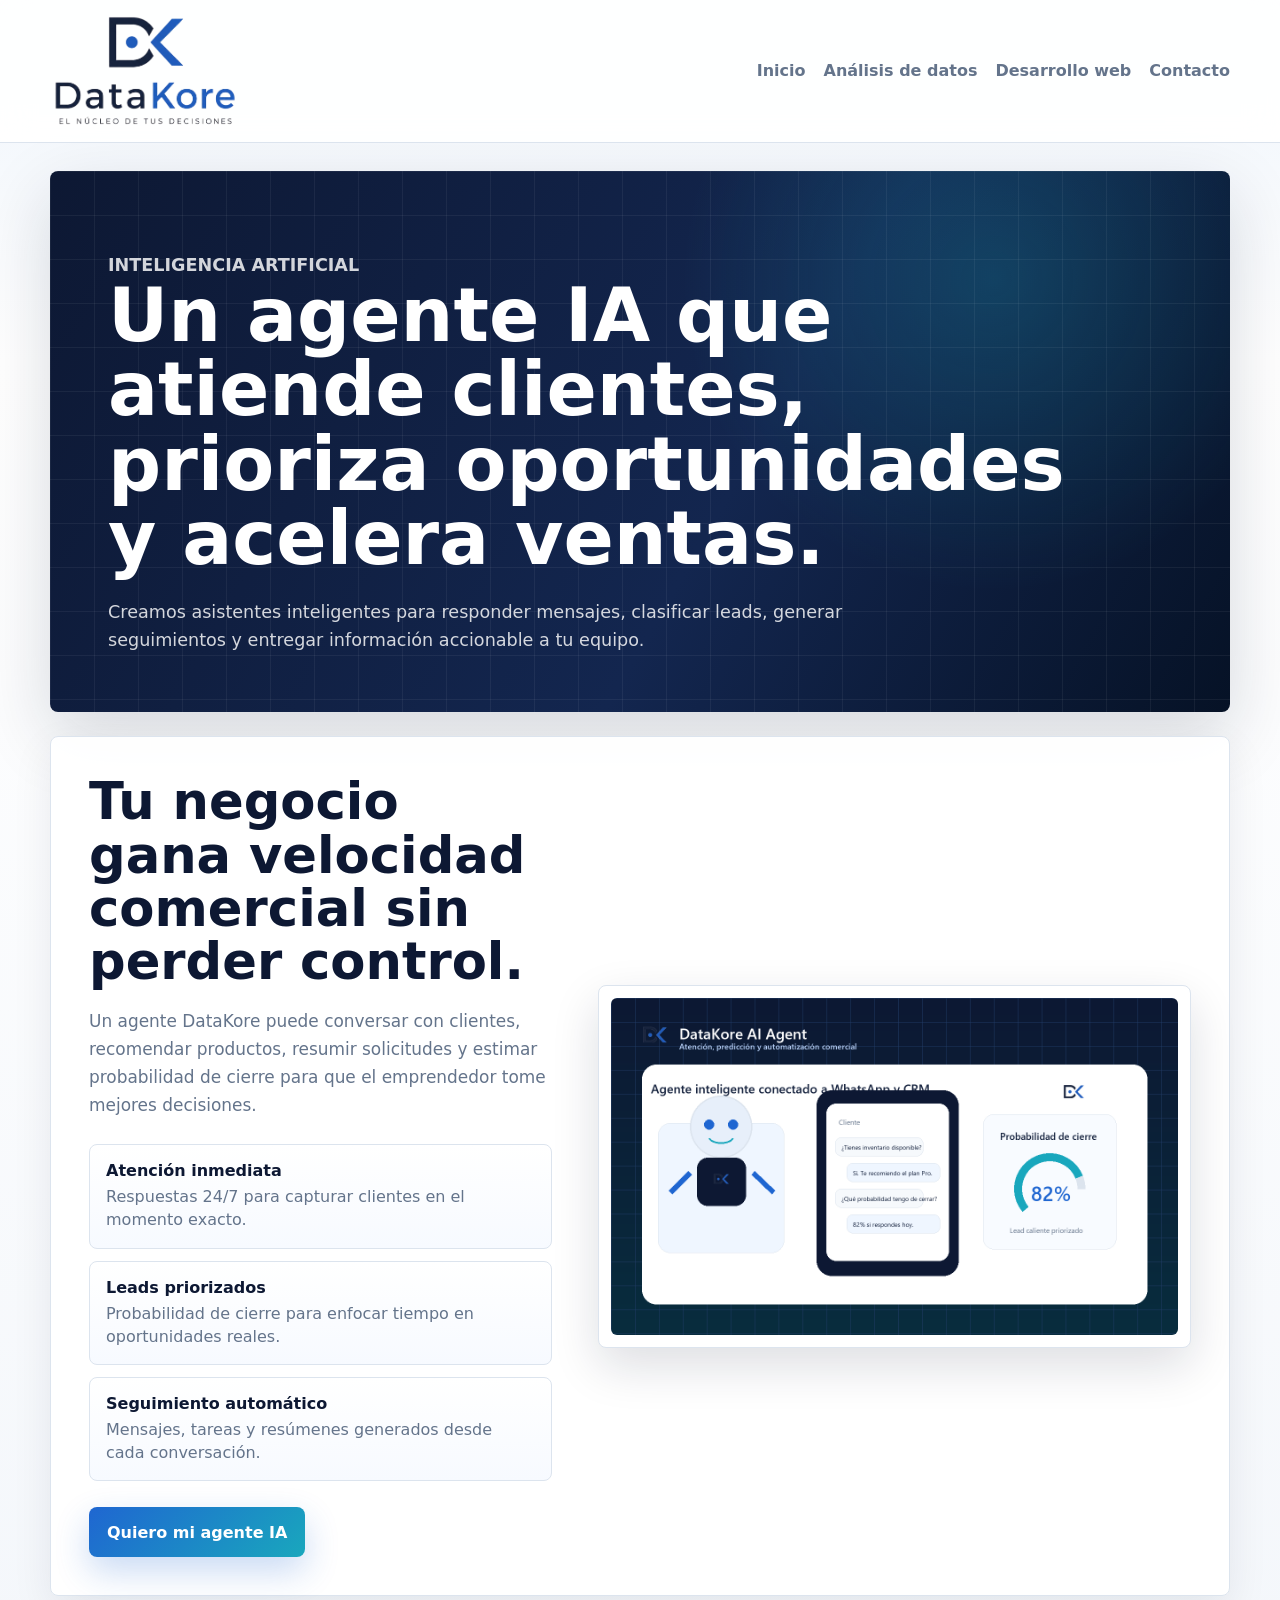
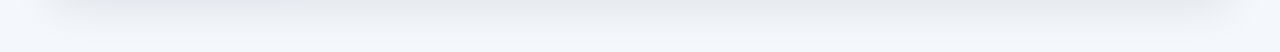
==== ai-agent.html @ e3029bd8 "Ajustes en pagina inicio y paginas servicios" ====
<!DOCTYPE html>
<html lang="es">
  <head>
    <meta charset="UTF-8" />
    <meta name="viewport" content="width=device-width, initial-scale=1.0" />
    <title>DataKore | Agente de inteligencia artificial</title>
    <link rel="icon" href="favicon.ico" sizes="any" />
    <link rel="icon" type="image/png" href="favicon.png" />
    <link rel="stylesheet" href="service-page.css" />
  </head>
  <body>
    <header class="page-header">
      <a class="brand" href="index.html"><img src="datakore-logo-transparent.png" alt="DataKore" /></a>
      <nav>
        <a href="index.html">Inicio</a>
        <a href="data-analysis.html">Análisis de datos</a>
        <a href="web-development.html">Desarrollo web</a>
        <a href="index.html#contacto">Contacto</a>
      </nav>
    </header>
    <main class="service-page">
      <section class="service-hero">
        <p class="eyebrow">Inteligencia artificial</p>
        <h1>Un agente IA que atiende clientes, prioriza oportunidades y acelera ventas.</h1>
        <p>
          Creamos asistentes inteligentes para responder mensajes, clasificar leads,
          generar seguimientos y entregar información accionable a tu equipo.
        </p>
      </section>
      <section class="service-content">
        <div class="copy">
          <h2>Tu negocio gana velocidad comercial sin perder control.</h2>
          <p>
            Un agente DataKore puede conversar con clientes, recomendar productos, resumir
            solicitudes y estimar probabilidad de cierre para que el emprendedor tome mejores decisiones.
          </p>
          <div class="gain-grid">
            <article><strong>Atención inmediata</strong><span>Respuestas 24/7 para capturar clientes en el momento exacto.</span></article>
            <article><strong>Leads priorizados</strong><span>Probabilidad de cierre para enfocar tiempo en oportunidades reales.</span></article>
            <article><strong>Seguimiento automático</strong><span>Mensajes, tareas y resúmenes generados desde cada conversación.</span></article>
          </div>
          <a class="cta" href="index.html#contacto">Quiero mi agente IA</a>
        </div>
        <div class="image-frame">
          <img src="service-ai-agent.png" alt="Robot DataKore respondiendo un celular con análisis de probabilidad de cierre" />
        </div>
      </section>
    </main>
  </body>
</html>
---- service-page.css ----
:root {
  --navy: #0d1833;
  --blue: #1f66d1;
  --cyan: #19a7bd;
  --ink: #14213d;
  --muted: #64748b;
  --line: #dce4ee;
  --soft: #f4f7fb;
  --surface: #ffffff;
  --shadow: 0 24px 70px rgba(13, 24, 51, 0.16);
}

* {
  box-sizing: border-box;
}

body {
  margin: 0;
  color: var(--ink);
  background: linear-gradient(180deg, #eef4fb 0, #ffffff 360px, #f4f7fb 100%);
  font-family: Inter, "Segoe UI", system-ui, -apple-system, BlinkMacSystemFont, sans-serif;
}

a {
  color: inherit;
  text-decoration: none;
}

img {
  display: block;
  max-width: 100%;
}

.page-header {
  min-height: 112px;
  padding: 12px max(18px, calc((100% - 1180px) / 2));
  display: flex;
  align-items: center;
  justify-content: space-between;
  gap: 24px;
  background: rgba(255, 255, 255, 0.92);
  border-bottom: 1px solid var(--line);
  backdrop-filter: blur(16px);
  position: sticky;
  top: 0;
  z-index: 10;
}

.brand img {
  width: 190px;
}

.page-header nav {
  display: flex;
  flex-wrap: wrap;
  justify-content: flex-end;
  gap: 18px;
  color: var(--muted);
  font-weight: 850;
}

.page-header nav a:hover,
.page-header nav a:focus-visible {
  color: var(--blue);
}

.service-page {
  width: min(1180px, calc(100% - 32px));
  margin: 28px auto 56px;
}

.service-hero {
  padding: clamp(30px, 5vw, 58px);
  border-radius: 8px;
  color: #ffffff;
  background:
    linear-gradient(90deg, rgba(255, 255, 255, 0.055) 1px, transparent 1px),
    linear-gradient(180deg, rgba(255, 255, 255, 0.055) 1px, transparent 1px),
    radial-gradient(circle at 80% 20%, rgba(25, 167, 189, 0.24), transparent 30%),
    linear-gradient(120deg, #0d1833, #13264f 58%, #061226);
  background-size: 44px 44px, 44px 44px, auto, auto;
  box-shadow: var(--shadow);
}

.eyebrow {
  margin: 0 0 12px;
  color: #8dc2ff;
  font-size: 0.78rem;
  font-weight: 900;
  text-transform: uppercase;
}

.service-hero h1 {
  max-width: 980px;
  margin: 0;
  font-size: clamp(2.3rem, 5.8vw, 5rem);
  line-height: 1;
  letter-spacing: 0;
}

.service-hero p {
  max-width: 760px;
  margin: 22px 0 0;
  color: rgba(255, 255, 255, 0.82);
  font-size: 1.1rem;
  line-height: 1.6;
}

.service-content {
  margin-top: 24px;
  padding: clamp(22px, 4vw, 38px);
  display: grid;
  grid-template-columns: minmax(0, 0.78fr) minmax(440px, 1fr);
  gap: clamp(24px, 4vw, 46px);
  align-items: center;
  border: 1px solid var(--line);
  border-radius: 8px;
  background: rgba(255, 255, 255, 0.96);
  box-shadow: 0 14px 40px rgba(13, 24, 51, 0.08);
}

.copy h2 {
  margin: 0;
  color: var(--navy);
  font-size: clamp(2rem, 4vw, 3.3rem);
  line-height: 1.04;
}

.copy > p {
  margin: 20px 0 0;
  color: var(--muted);
  font-size: 1.06rem;
  line-height: 1.65;
}

.gain-grid {
  margin-top: 24px;
  display: grid;
  gap: 12px;
}

.gain-grid article {
  padding: 16px;
  border: 1px solid var(--line);
  border-radius: 8px;
  background: linear-gradient(180deg, #ffffff, #f7faff);
}

.gain-grid strong,
.gain-grid span {
  display: block;
}

.gain-grid strong {
  color: var(--navy);
}

.gain-grid span {
  margin-top: 5px;
  color: var(--muted);
  line-height: 1.45;
}

.cta {
  min-height: 50px;
  margin-top: 26px;
  display: inline-flex;
  align-items: center;
  justify-content: center;
  padding: 12px 18px;
  border-radius: 8px;
  color: #ffffff;
  background: linear-gradient(135deg, var(--blue), var(--cyan));
  font-weight: 900;
  box-shadow: 0 14px 34px rgba(31, 102, 209, 0.24);
}

.image-frame {
  min-width: 0;
  padding: 12px;
  border: 1px solid var(--line);
  border-radius: 8px;
  background: #ffffff;
  box-shadow: 0 18px 48px rgba(13, 24, 51, 0.14);
}

.image-frame img {
  width: 100%;
  border-radius: 6px;
  aspect-ratio: 1280 / 760;
  object-fit: cover;
}

@media (max-width: 980px) {
  .service-content {
    grid-template-columns: 1fr;
  }
}

@media (max-width: 620px) {
  .page-header {
    align-items: flex-start;
    flex-direction: column;
  }

  .brand img {
    width: 168px;
  }

  .service-page {
    width: min(100% - 24px, 1180px);
  }

  .cta {
    width: 100%;
    text-align: center;
  }
}
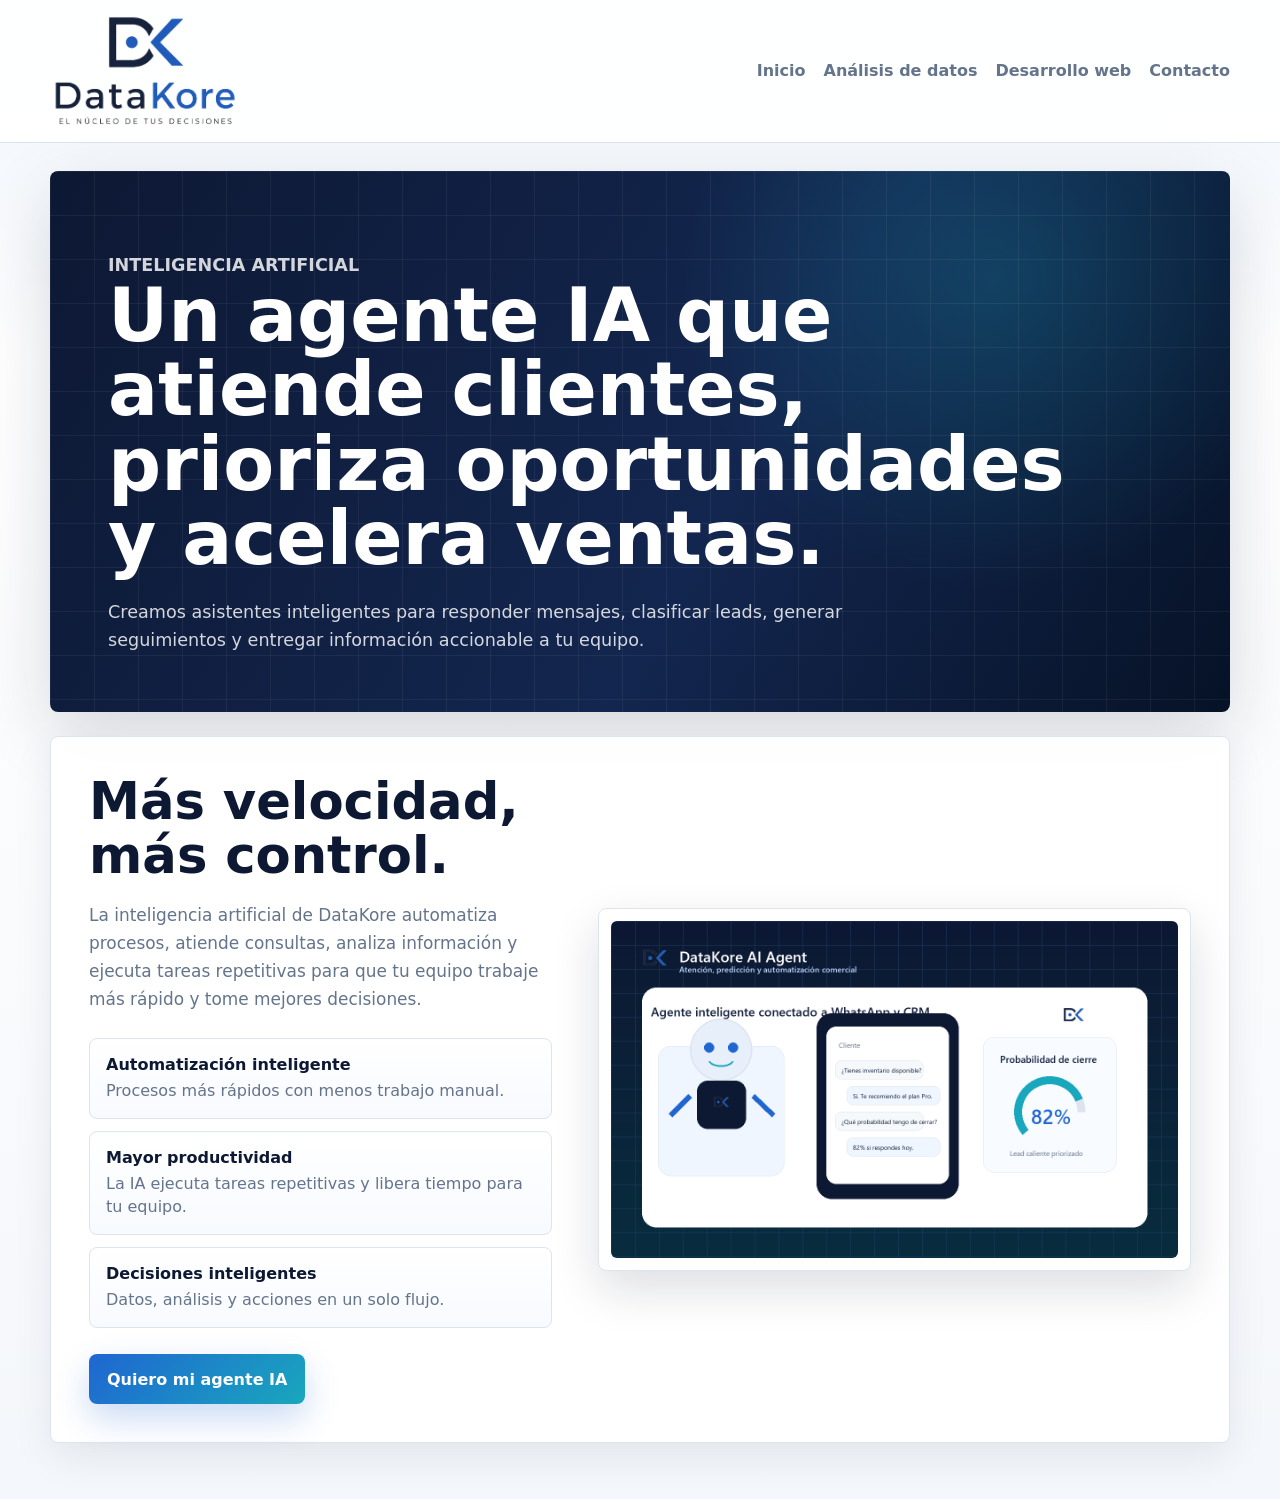
==== commit 34b38841: "Mejoras en el texto que ve el usuario" ====
--- a/ai-agent.html
+++ b/ai-agent.html
@@ -29,15 +29,15 @@
       </section>
       <section class="service-content">
         <div class="copy">
-          <h2>Tu negocio gana velocidad comercial sin perder control.</h2>
+          <h2>Más velocidad, más control.</h2>
           <p>
-            Un agente DataKore puede conversar con clientes, recomendar productos, resumir
-            solicitudes y estimar probabilidad de cierre para que el emprendedor tome mejores decisiones.
+            La inteligencia artificial de DataKore automatiza procesos, atiende consultas, 
+            analiza información y ejecuta tareas repetitivas para que tu equipo trabaje más rápido y tome mejores decisiones.
           </p>
           <div class="gain-grid">
-            <article><strong>Atención inmediata</strong><span>Respuestas 24/7 para capturar clientes en el momento exacto.</span></article>
-            <article><strong>Leads priorizados</strong><span>Probabilidad de cierre para enfocar tiempo en oportunidades reales.</span></article>
-            <article><strong>Seguimiento automático</strong><span>Mensajes, tareas y resúmenes generados desde cada conversación.</span></article>
+            <article><strong>Automatización inteligente</strong><span>Procesos más rápidos con menos trabajo manual.</span></article>
+            <article><strong>Mayor productividad</strong><span>La IA ejecuta tareas repetitivas y libera tiempo para tu equipo.</span></article>
+            <article><strong>Decisiones inteligentes</strong><span>Datos, análisis y acciones en un solo flujo.</span></article>
           </div>
           <a class="cta" href="index.html#contacto">Quiero mi agente IA</a>
         </div>
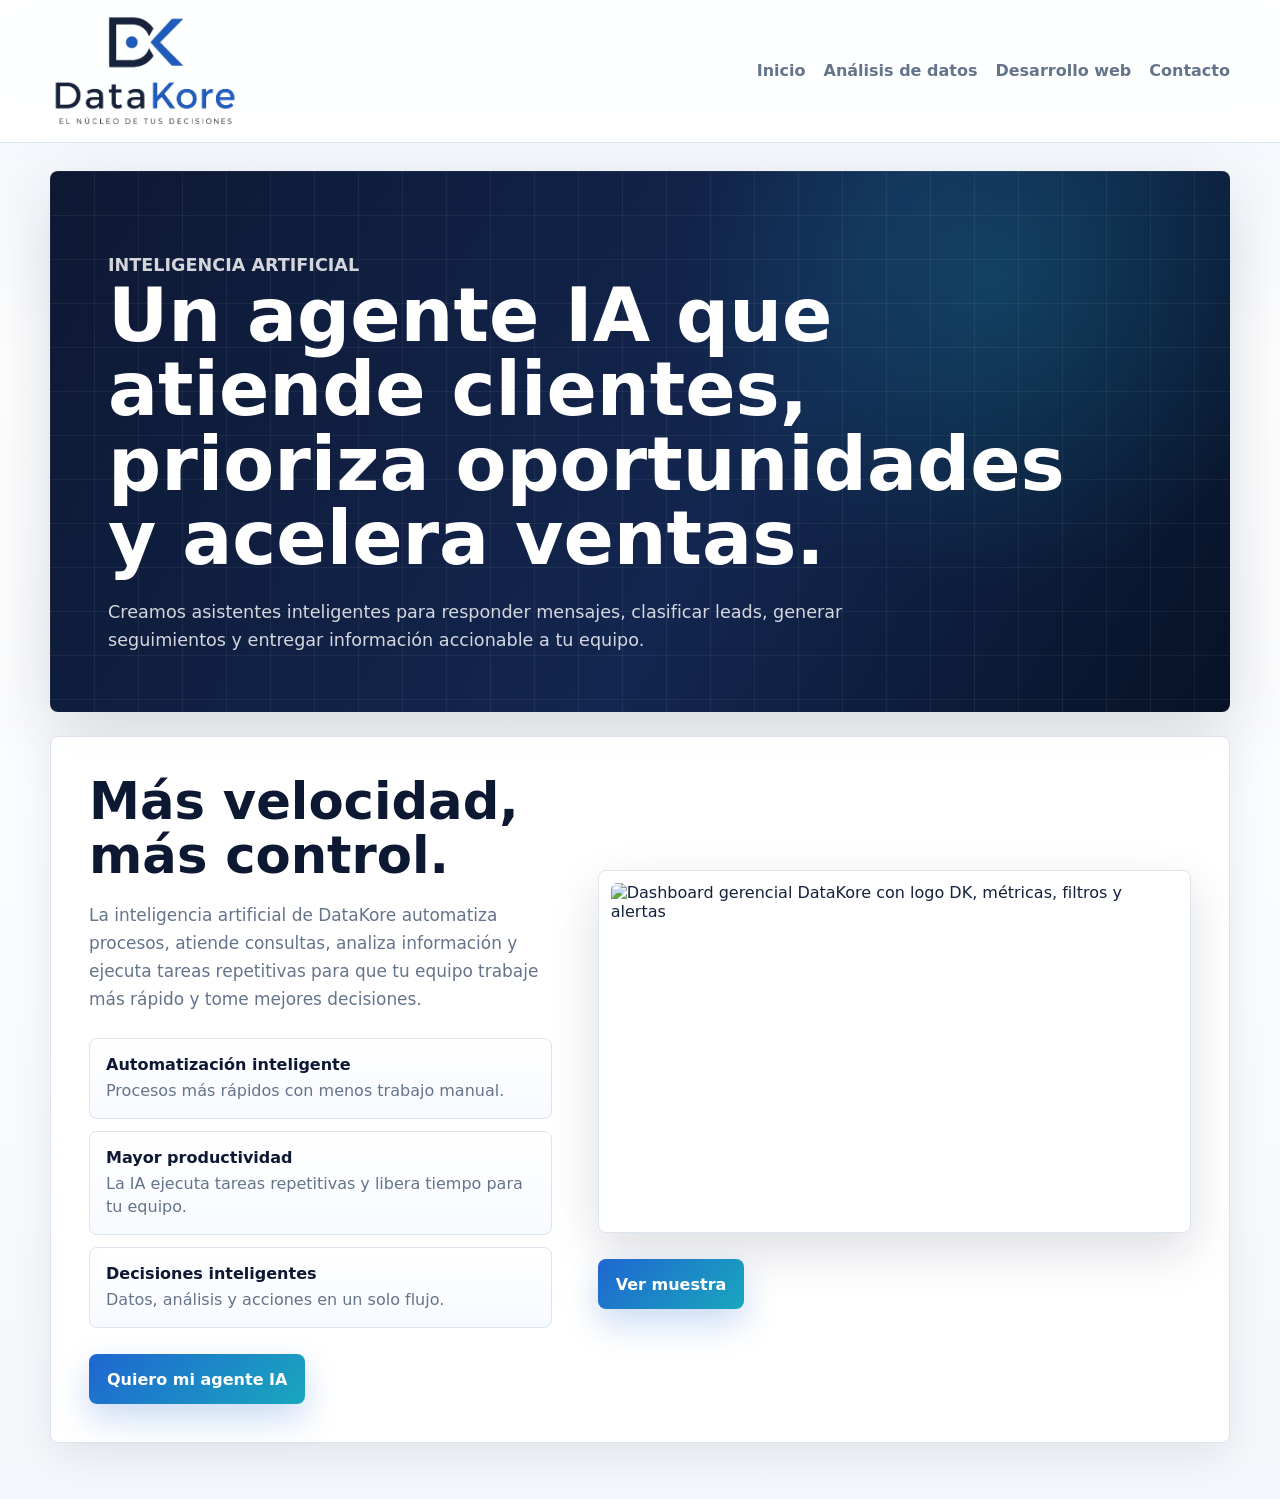
==== commit 6090a763: "Mejoras visuales" ====
--- a/ai-agent.html
+++ b/ai-agent.html
@@ -1,50 +1,68 @@
-<!DOCTYPE html>
-<html lang="es">
-  <head>
-    <meta charset="UTF-8" />
-    <meta name="viewport" content="width=device-width, initial-scale=1.0" />
-    <title>DataKore | Agente de inteligencia artificial</title>
-    <link rel="icon" href="favicon.ico" sizes="any" />
-    <link rel="icon" type="image/png" href="favicon.png" />
-    <link rel="stylesheet" href="service-page.css" />
-  </head>
-  <body>
-    <header class="page-header">
-      <a class="brand" href="index.html"><img src="datakore-logo-transparent.png" alt="DataKore" /></a>
-      <nav>
-        <a href="index.html">Inicio</a>
-        <a href="data-analysis.html">Análisis de datos</a>
-        <a href="web-development.html">Desarrollo web</a>
-        <a href="index.html#contacto">Contacto</a>
-      </nav>
-    </header>
-    <main class="service-page">
-      <section class="service-hero">
-        <p class="eyebrow">Inteligencia artificial</p>
-        <h1>Un agente IA que atiende clientes, prioriza oportunidades y acelera ventas.</h1>
-        <p>
-          Creamos asistentes inteligentes para responder mensajes, clasificar leads,
-          generar seguimientos y entregar información accionable a tu equipo.
-        </p>
-      </section>
-      <section class="service-content">
-        <div class="copy">
-          <h2>Más velocidad, más control.</h2>
-          <p>
-            La inteligencia artificial de DataKore automatiza procesos, atiende consultas, 
-            analiza información y ejecuta tareas repetitivas para que tu equipo trabaje más rápido y tome mejores decisiones.
-          </p>
-          <div class="gain-grid">
-            <article><strong>Automatización inteligente</strong><span>Procesos más rápidos con menos trabajo manual.</span></article>
-            <article><strong>Mayor productividad</strong><span>La IA ejecuta tareas repetitivas y libera tiempo para tu equipo.</span></article>
-            <article><strong>Decisiones inteligentes</strong><span>Datos, análisis y acciones en un solo flujo.</span></article>
-          </div>
-          <a class="cta" href="index.html#contacto">Quiero mi agente IA</a>
-        </div>
-        <div class="image-frame">
-          <img src="service-ai-agent.png" alt="Robot DataKore respondiendo un celular con análisis de probabilidad de cierre" />
-        </div>
-      </section>
-    </main>
-  </body>
-</html>
+<!DOCTYPE html>
+<html lang="es">
+  <head>
+    <meta charset="UTF-8" />
+    <meta name="viewport" content="width=device-width, initial-scale=1.0" />
+    <title>DataKore | Agente de inteligencia artificial</title>
+    <link rel="icon" href="favicon.ico" sizes="any" />
+    <link rel="icon" type="image/png" href="favicon.png" />
+    <link rel="stylesheet" href="service-page.css" />
+  </head>
+  <body>
+    <header class="page-header">
+      <a class="brand" href="index.html"><img src="datakore-logo-transparent.png" alt="DataKore" /></a>
+      <nav>
+        <a href="index.html">Inicio</a>
+        <a href="data-analysis.html">Análisis de datos</a>
+        <a href="web-development.html">Desarrollo web</a>
+        <a href="index.html#contacto">Contacto</a>
+      </nav>
+    </header>
+    <main class="service-page">
+      <section class="service-hero">
+        <p class="eyebrow">Inteligencia artificial</p>
+        <h1>Un agente IA que atiende clientes, prioriza oportunidades y acelera ventas.</h1>
+        <p>
+          Creamos asistentes inteligentes para responder mensajes, clasificar leads,
+          generar seguimientos y entregar información accionable a tu equipo.
+        </p>
+      </section>
+      <section class="service-content">
+        <div class="copy">
+          <h2>Más velocidad, más control.</h2>
+          <p>
+            La inteligencia artificial de DataKore automatiza procesos, atiende consultas, 
+            analiza información y ejecuta tareas repetitivas para que tu equipo trabaje más rápido y tome mejores decisiones.
+          </p>
+          <div class="gain-grid">
+            <article><strong>Automatización inteligente</strong><span>Procesos más rápidos con menos trabajo manual.</span></article>
+            <article><strong>Mayor productividad</strong><span>La IA ejecuta tareas repetitivas y libera tiempo para tu equipo.</span></article>
+            <article><strong>Decisiones inteligentes</strong><span>Datos, análisis y acciones en un solo flujo.</span></article>
+          </div>
+          <a class="cta" href="index.html#contacto">Quiero mi agente IA</a>
+        </div>
+        <div class="media-block">
+
+          <div class="image-frame">
+            <img
+              src="portada_ai.png"
+              alt="Dashboard gerencial DataKore con logo DK, métricas, filtros y alertas"
+            />
+          </div>
+
+          <div class="btn-muestra">
+            <a
+              class="cta image-cta"
+
+              target="_blank"
+              rel="noopener noreferrer"
+            >
+              Ver muestra
+            </a>
+          </div>
+
+        </div>
+      </section>
+    </main>
+  </body>
+</html>
--- a/service-page.css
+++ b/service-page.css
@@ -1,218 +1,218 @@
-:root {
-  --navy: #0d1833;
-  --blue: #1f66d1;
-  --cyan: #19a7bd;
-  --ink: #14213d;
-  --muted: #64748b;
-  --line: #dce4ee;
-  --soft: #f4f7fb;
-  --surface: #ffffff;
-  --shadow: 0 24px 70px rgba(13, 24, 51, 0.16);
-}
-
-* {
-  box-sizing: border-box;
-}
-
-body {
-  margin: 0;
-  color: var(--ink);
-  background: linear-gradient(180deg, #eef4fb 0, #ffffff 360px, #f4f7fb 100%);
-  font-family: Inter, "Segoe UI", system-ui, -apple-system, BlinkMacSystemFont, sans-serif;
-}
-
-a {
-  color: inherit;
-  text-decoration: none;
-}
-
-img {
-  display: block;
-  max-width: 100%;
-}
-
-.page-header {
-  min-height: 112px;
-  padding: 12px max(18px, calc((100% - 1180px) / 2));
-  display: flex;
-  align-items: center;
-  justify-content: space-between;
-  gap: 24px;
-  background: rgba(255, 255, 255, 0.92);
-  border-bottom: 1px solid var(--line);
-  backdrop-filter: blur(16px);
-  position: sticky;
-  top: 0;
-  z-index: 10;
-}
-
-.brand img {
-  width: 190px;
-}
-
-.page-header nav {
-  display: flex;
-  flex-wrap: wrap;
-  justify-content: flex-end;
-  gap: 18px;
-  color: var(--muted);
-  font-weight: 850;
-}
-
-.page-header nav a:hover,
-.page-header nav a:focus-visible {
-  color: var(--blue);
-}
-
-.service-page {
-  width: min(1180px, calc(100% - 32px));
-  margin: 28px auto 56px;
-}
-
-.service-hero {
-  padding: clamp(30px, 5vw, 58px);
-  border-radius: 8px;
-  color: #ffffff;
-  background:
-    linear-gradient(90deg, rgba(255, 255, 255, 0.055) 1px, transparent 1px),
-    linear-gradient(180deg, rgba(255, 255, 255, 0.055) 1px, transparent 1px),
-    radial-gradient(circle at 80% 20%, rgba(25, 167, 189, 0.24), transparent 30%),
-    linear-gradient(120deg, #0d1833, #13264f 58%, #061226);
-  background-size: 44px 44px, 44px 44px, auto, auto;
-  box-shadow: var(--shadow);
-}
-
-.eyebrow {
-  margin: 0 0 12px;
-  color: #8dc2ff;
-  font-size: 0.78rem;
-  font-weight: 900;
-  text-transform: uppercase;
-}
-
-.service-hero h1 {
-  max-width: 980px;
-  margin: 0;
-  font-size: clamp(2.3rem, 5.8vw, 5rem);
-  line-height: 1;
-  letter-spacing: 0;
-}
-
-.service-hero p {
-  max-width: 760px;
-  margin: 22px 0 0;
-  color: rgba(255, 255, 255, 0.82);
-  font-size: 1.1rem;
-  line-height: 1.6;
-}
-
-.service-content {
-  margin-top: 24px;
-  padding: clamp(22px, 4vw, 38px);
-  display: grid;
-  grid-template-columns: minmax(0, 0.78fr) minmax(440px, 1fr);
-  gap: clamp(24px, 4vw, 46px);
-  align-items: center;
-  border: 1px solid var(--line);
-  border-radius: 8px;
-  background: rgba(255, 255, 255, 0.96);
-  box-shadow: 0 14px 40px rgba(13, 24, 51, 0.08);
-}
-
-.copy h2 {
-  margin: 0;
-  color: var(--navy);
-  font-size: clamp(2rem, 4vw, 3.3rem);
-  line-height: 1.04;
-}
-
-.copy > p {
-  margin: 20px 0 0;
-  color: var(--muted);
-  font-size: 1.06rem;
-  line-height: 1.65;
-}
-
-.gain-grid {
-  margin-top: 24px;
-  display: grid;
-  gap: 12px;
-}
-
-.gain-grid article {
-  padding: 16px;
-  border: 1px solid var(--line);
-  border-radius: 8px;
-  background: linear-gradient(180deg, #ffffff, #f7faff);
-}
-
-.gain-grid strong,
-.gain-grid span {
-  display: block;
-}
-
-.gain-grid strong {
-  color: var(--navy);
-}
-
-.gain-grid span {
-  margin-top: 5px;
-  color: var(--muted);
-  line-height: 1.45;
-}
-
-.cta {
-  min-height: 50px;
-  margin-top: 26px;
-  display: inline-flex;
-  align-items: center;
-  justify-content: center;
-  padding: 12px 18px;
-  border-radius: 8px;
-  color: #ffffff;
-  background: linear-gradient(135deg, var(--blue), var(--cyan));
-  font-weight: 900;
-  box-shadow: 0 14px 34px rgba(31, 102, 209, 0.24);
-}
-
-.image-frame {
-  min-width: 0;
-  padding: 12px;
-  border: 1px solid var(--line);
-  border-radius: 8px;
-  background: #ffffff;
-  box-shadow: 0 18px 48px rgba(13, 24, 51, 0.14);
-}
-
-.image-frame img {
-  width: 100%;
-  border-radius: 6px;
-  aspect-ratio: 1280 / 760;
-  object-fit: cover;
-}
-
-@media (max-width: 980px) {
-  .service-content {
-    grid-template-columns: 1fr;
-  }
-}
-
-@media (max-width: 620px) {
-  .page-header {
-    align-items: flex-start;
-    flex-direction: column;
-  }
-
-  .brand img {
-    width: 168px;
-  }
-
-  .service-page {
-    width: min(100% - 24px, 1180px);
-  }
-
-  .cta {
-    width: 100%;
-    text-align: center;
-  }
-}
+:root {
+  --navy: #0d1833;
+  --blue: #1f66d1;
+  --cyan: #19a7bd;
+  --ink: #14213d;
+  --muted: #64748b;
+  --line: #dce4ee;
+  --soft: #f4f7fb;
+  --surface: #ffffff;
+  --shadow: 0 24px 70px rgba(13, 24, 51, 0.16);
+}
+
+* {
+  box-sizing: border-box;
+}
+
+body {
+  margin: 0;
+  color: var(--ink);
+  background: linear-gradient(180deg, #eef4fb 0, #ffffff 360px, #f4f7fb 100%);
+  font-family: Inter, "Segoe UI", system-ui, -apple-system, BlinkMacSystemFont, sans-serif;
+}
+
+a {
+  color: inherit;
+  text-decoration: none;
+}
+
+img {
+  display: block;
+  max-width: 100%;
+}
+
+.page-header {
+  min-height: 112px;
+  padding: 12px max(18px, calc((100% - 1180px) / 2));
+  display: flex;
+  align-items: center;
+  justify-content: space-between;
+  gap: 24px;
+  background: rgba(255, 255, 255, 0.92);
+  border-bottom: 1px solid var(--line);
+  backdrop-filter: blur(16px);
+  position: sticky;
+  top: 0;
+  z-index: 10;
+}
+
+.brand img {
+  width: 190px;
+}
+
+.page-header nav {
+  display: flex;
+  flex-wrap: wrap;
+  justify-content: flex-end;
+  gap: 18px;
+  color: var(--muted);
+  font-weight: 850;
+}
+
+.page-header nav a:hover,
+.page-header nav a:focus-visible {
+  color: var(--blue);
+}
+
+.service-page {
+  width: min(1180px, calc(100% - 32px));
+  margin: 28px auto 56px;
+}
+
+.service-hero {
+  padding: clamp(30px, 5vw, 58px);
+  border-radius: 8px;
+  color: #ffffff;
+  background:
+    linear-gradient(90deg, rgba(255, 255, 255, 0.055) 1px, transparent 1px),
+    linear-gradient(180deg, rgba(255, 255, 255, 0.055) 1px, transparent 1px),
+    radial-gradient(circle at 80% 20%, rgba(25, 167, 189, 0.24), transparent 30%),
+    linear-gradient(120deg, #0d1833, #13264f 58%, #061226);
+  background-size: 44px 44px, 44px 44px, auto, auto;
+  box-shadow: var(--shadow);
+}
+
+.eyebrow {
+  margin: 0 0 12px;
+  color: #8dc2ff;
+  font-size: 0.78rem;
+  font-weight: 900;
+  text-transform: uppercase;
+}
+
+.service-hero h1 {
+  max-width: 980px;
+  margin: 0;
+  font-size: clamp(2.3rem, 5.8vw, 5rem);
+  line-height: 1;
+  letter-spacing: 0;
+}
+
+.service-hero p {
+  max-width: 760px;
+  margin: 22px 0 0;
+  color: rgba(255, 255, 255, 0.82);
+  font-size: 1.1rem;
+  line-height: 1.6;
+}
+
+.service-content {
+  margin-top: 24px;
+  padding: clamp(22px, 4vw, 38px);
+  display: grid;
+  grid-template-columns: minmax(0, 0.78fr) minmax(440px, 1fr);
+  gap: clamp(24px, 4vw, 46px);
+  align-items: center;
+  border: 1px solid var(--line);
+  border-radius: 8px;
+  background: rgba(255, 255, 255, 0.96);
+  box-shadow: 0 14px 40px rgba(13, 24, 51, 0.08);
+}
+
+.copy h2 {
+  margin: 0;
+  color: var(--navy);
+  font-size: clamp(2rem, 4vw, 3.3rem);
+  line-height: 1.04;
+}
+
+.copy > p {
+  margin: 20px 0 0;
+  color: var(--muted);
+  font-size: 1.06rem;
+  line-height: 1.65;
+}
+
+.gain-grid {
+  margin-top: 24px;
+  display: grid;
+  gap: 12px;
+}
+
+.gain-grid article {
+  padding: 16px;
+  border: 1px solid var(--line);
+  border-radius: 8px;
+  background: linear-gradient(180deg, #ffffff, #f7faff);
+}
+
+.gain-grid strong,
+.gain-grid span {
+  display: block;
+}
+
+.gain-grid strong {
+  color: var(--navy);
+}
+
+.gain-grid span {
+  margin-top: 5px;
+  color: var(--muted);
+  line-height: 1.45;
+}
+
+.cta {
+  min-height: 50px;
+  margin-top: 26px;
+  display: inline-flex;
+  align-items: center;
+  justify-content: center;
+  padding: 12px 18px;
+  border-radius: 8px;
+  color: #ffffff;
+  background: linear-gradient(135deg, var(--blue), var(--cyan));
+  font-weight: 900;
+  box-shadow: 0 14px 34px rgba(31, 102, 209, 0.24);
+}
+
+.image-frame {
+  min-width: 0;
+  padding: 12px;
+  border: 1px solid var(--line);
+  border-radius: 8px;
+  background: #ffffff;
+  box-shadow: 0 18px 48px rgba(13, 24, 51, 0.14);
+}
+
+.image-frame img {
+  width: 100%;
+  border-radius: 6px;
+  aspect-ratio: 1280 / 760;
+  object-fit: cover;
+}
+
+@media (max-width: 980px) {
+  .service-content {
+    grid-template-columns: 1fr;
+  }
+}
+
+@media (max-width: 620px) {
+  .page-header {
+    align-items: flex-start;
+    flex-direction: column;
+  }
+
+  .brand img {
+    width: 168px;
+  }
+
+  .service-page {
+    width: min(100% - 24px, 1180px);
+  }
+
+  .cta {
+    width: 100%;
+    text-align: center;
+  }
+}
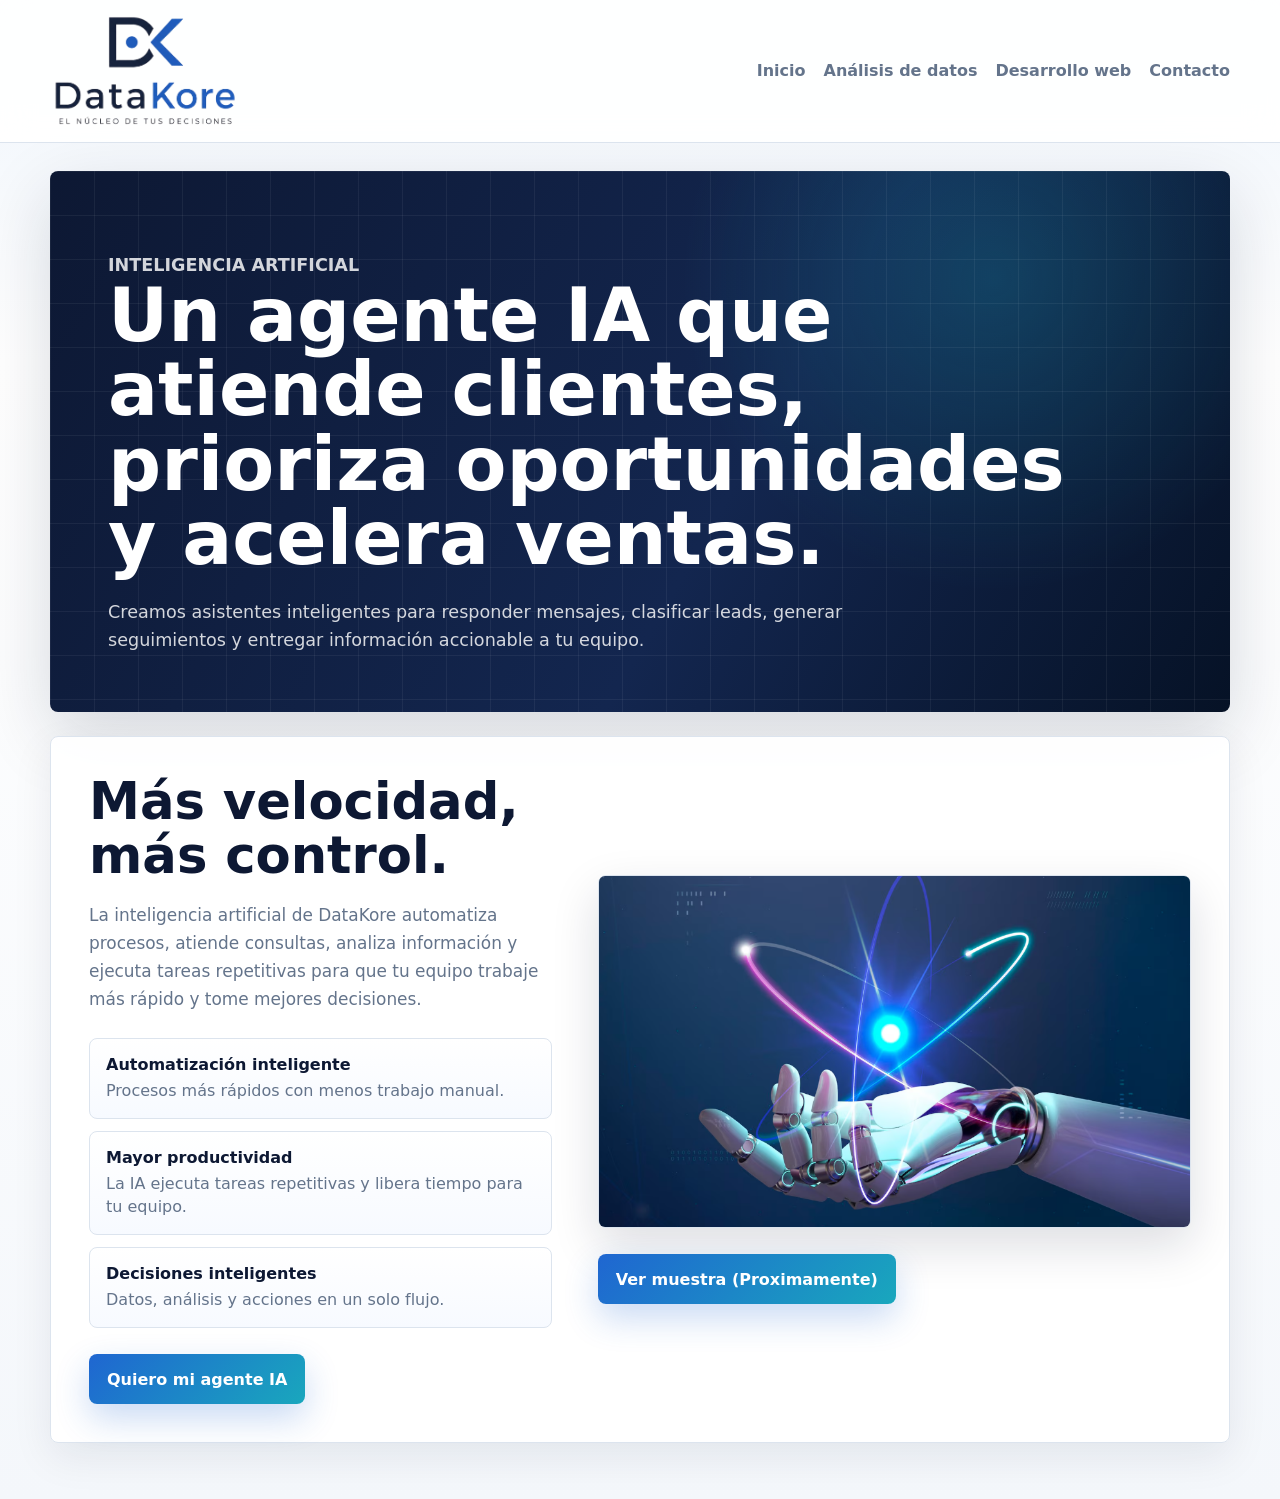
==== commit 70a0f765: "Mejoras en fundadores" ====
--- a/ai-agent.html
+++ b/ai-agent.html
@@ -3,7 +3,7 @@
   <head>
     <meta charset="UTF-8" />
     <meta name="viewport" content="width=device-width, initial-scale=1.0" />
-    <title>DataKore | Agente de inteligencia artificial</title>
+    <title>DataKore</title>
     <link rel="icon" href="favicon.ico" sizes="any" />
     <link rel="icon" type="image/png" href="favicon.png" />
     <link rel="stylesheet" href="service-page.css" />
@@ -45,8 +45,8 @@
 
           <div class="image-frame">
             <img
-              src="portada_ai.png"
-              alt="Dashboard gerencial DataKore con logo DK, métricas, filtros y alertas"
+              src="portada_IA.png"
+              alt="Portada IA"
             />
           </div>
 
@@ -57,7 +57,7 @@
               target="_blank"
               rel="noopener noreferrer"
             >
-              Ver muestra
+              Ver muestra (Proximamente)
             </a>
           </div>
 
--- a/service-page.css
+++ b/service-page.css
@@ -177,7 +177,7 @@
 
 .image-frame {
   min-width: 0;
-  padding: 12px;
+  padding: 0px;
   border: 1px solid var(--line);
   border-radius: 8px;
   background: #ffffff;
